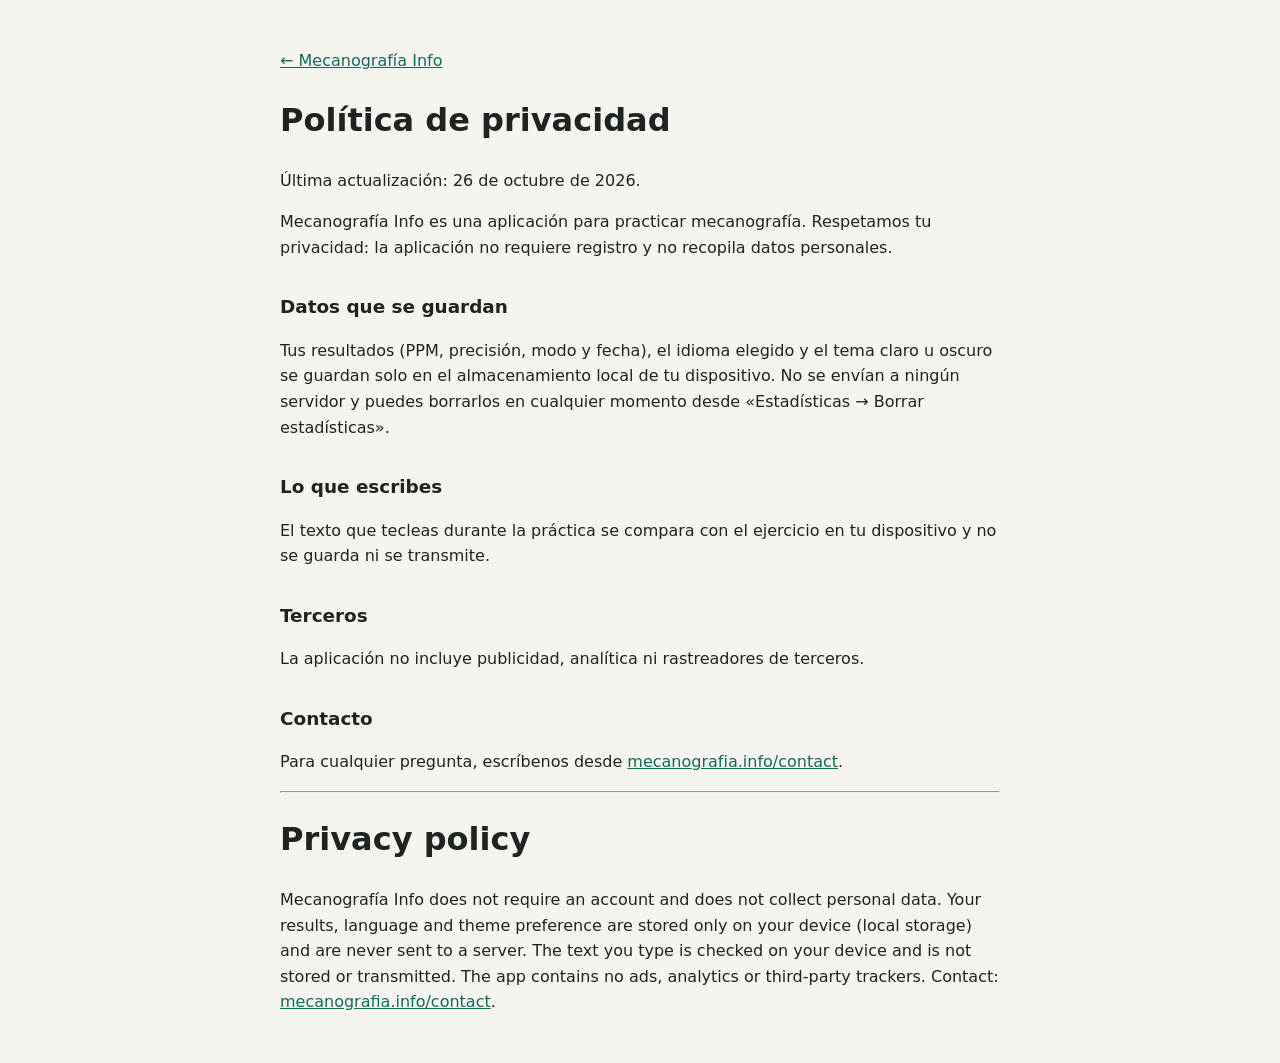
==== privacy.html @ a7975be8 "Add Mecanografía Info PWA for Microsoft Store packaging Offline typing trainer based on mecanografia" ====
<!doctype html>
<html lang="es">
<head>
  <meta charset="utf-8">
  <meta name="viewport" content="width=device-width, initial-scale=1">
  <title>Mecanografía Info · Privacidad</title>
  <link rel="icon" href="icons/favicon.svg" type="image/svg+xml">
  <style>
    body { margin: 0; font: 16px/1.6 "Segoe UI", system-ui, sans-serif; background: #f6f4ee; color: #1d2422; }
    @media (prefers-color-scheme: dark) { body { background: #0d1714; color: #e8efec; } a { color: #3fbfa5; } }
    main { max-width: 720px; margin: 0 auto; padding: 32px 16px; }
    a { color: #0f6b5c; }
    h2 { margin-top: 2rem; font-size: 1.15rem; }
  </style>
</head>
<body>
  <main>
    <p><a href="./">← Mecanografía Info</a></p>
    <h1>Política de privacidad</h1>
    <p>Última actualización: 26 de octubre de 2026.</p>
    <p>Mecanografía Info es una aplicación para practicar mecanografía. Respetamos tu privacidad: la aplicación no requiere registro y no recopila datos personales.</p>
    <h2>Datos que se guardan</h2>
    <p>Tus resultados (PPM, precisión, modo y fecha), el idioma elegido y el tema claro u oscuro se guardan solo en el almacenamiento local de tu dispositivo. No se envían a ningún servidor y puedes borrarlos en cualquier momento desde «Estadísticas → Borrar estadísticas».</p>
    <h2>Lo que escribes</h2>
    <p>El texto que tecleas durante la práctica se compara con el ejercicio en tu dispositivo y no se guarda ni se transmite.</p>
    <h2>Terceros</h2>
    <p>La aplicación no incluye publicidad, analítica ni rastreadores de terceros.</p>
    <h2>Contacto</h2>
    <p>Para cualquier pregunta, escríbenos desde <a href="https://mecanografia.info/contact/">mecanografia.info/contact</a>.</p>

    <hr>
    <h1 lang="en">Privacy policy</h1>
    <p lang="en">Mecanografía Info does not require an account and does not collect personal data. Your results, language and theme preference are stored only on your device (local storage) and are never sent to a server. The text you type is checked on your device and is not stored or transmitted. The app contains no ads, analytics or third-party trackers. Contact: <a href="https://mecanografia.info/contact/">mecanografia.info/contact</a>.</p>
  </main>
</body>
</html>
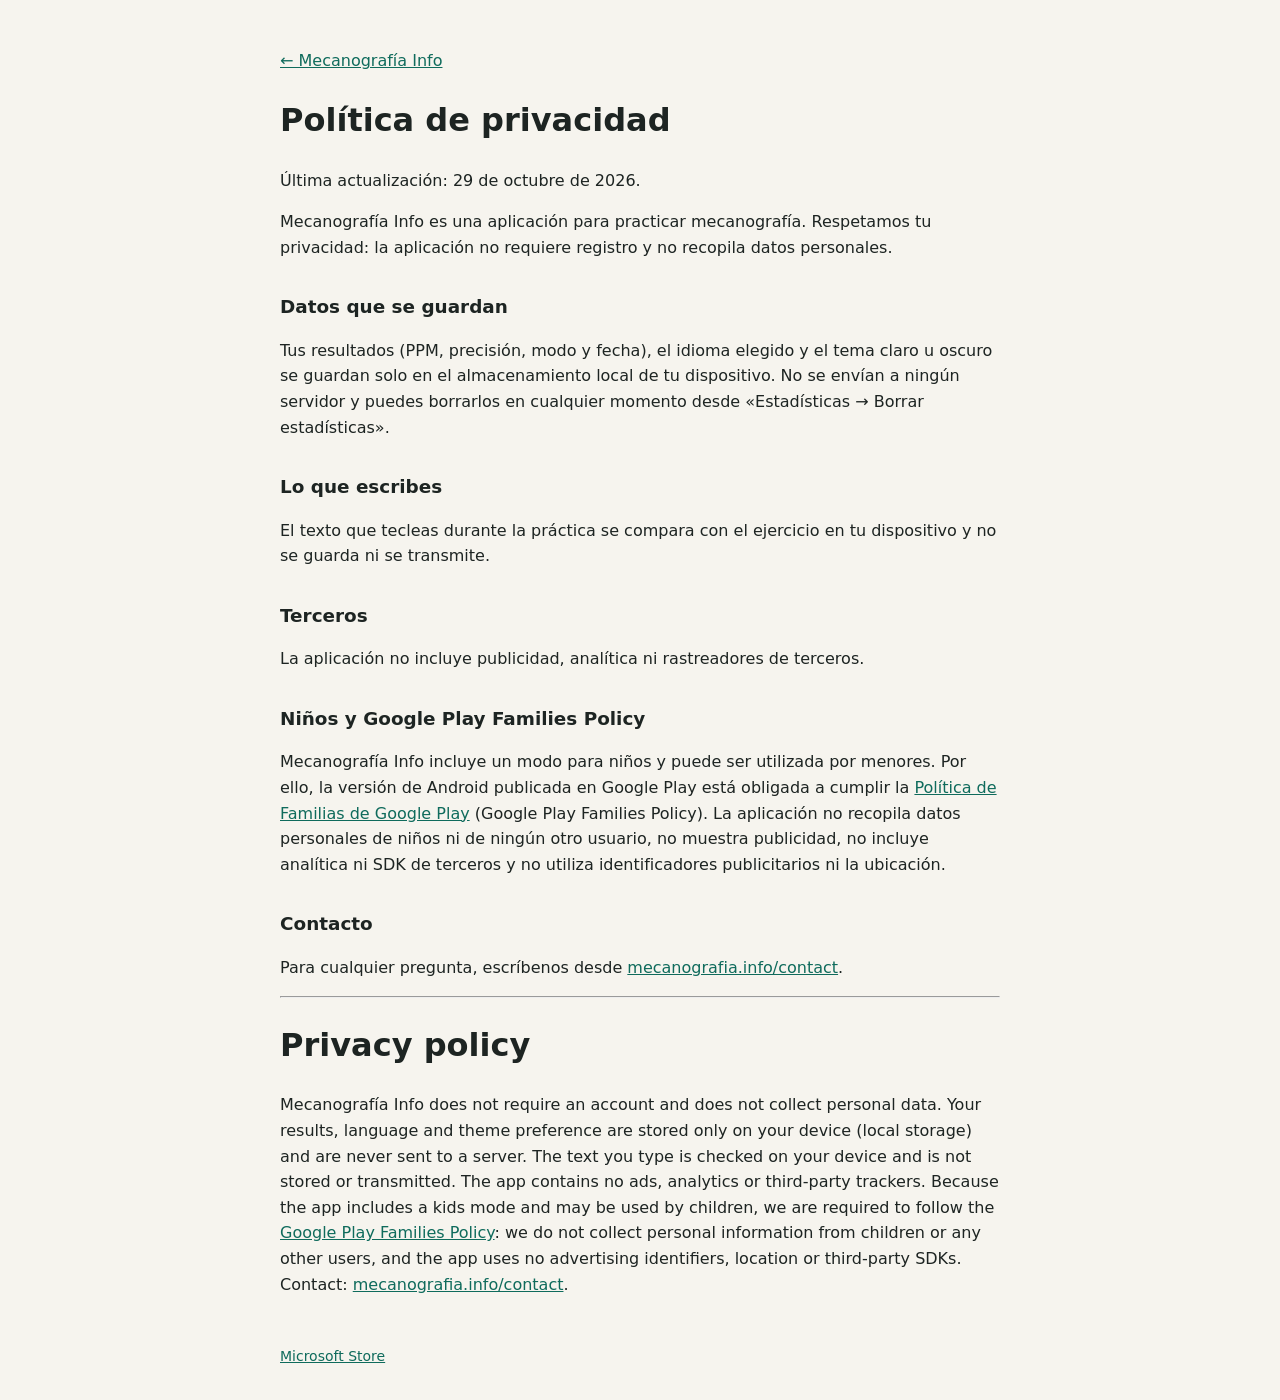
==== commit 5ead7e44: "Add Google Play Families Policy section to the privacy policy Co-Authored-By: Claude Opus 5.5 <norep" ====
--- a/privacy.html
+++ b/privacy.html
@@ -4,7 +4,7 @@
   <meta charset="utf-8">
   <meta name="viewport" content="width=device-width, initial-scale=1">
   <title>Mecanografía Info · Privacidad</title>
-  <link rel="icon" href="icons/favicon.svg" type="image/svg+xml">
+  <link rel="icon" href="icons/favicon.ico" sizes="any">
   <style>
     body { margin: 0; font: 16px/1.6 "Segoe UI", system-ui, sans-serif; background: #f6f4ee; color: #1d2422; }
     @media (prefers-color-scheme: dark) { body { background: #0d1714; color: #e8efec; } a { color: #3fbfa5; } }
@@ -17,7 +17,7 @@
   <main>
     <p><a href="./">← Mecanografía Info</a></p>
     <h1>Política de privacidad</h1>
-    <p>Última actualización: 26 de octubre de 2026.</p>
+    <p>Última actualización: 29 de octubre de 2026.</p>
     <p>Mecanografía Info es una aplicación para practicar mecanografía. Respetamos tu privacidad: la aplicación no requiere registro y no recopila datos personales.</p>
     <h2>Datos que se guardan</h2>
     <p>Tus resultados (PPM, precisión, modo y fecha), el idioma elegido y el tema claro u oscuro se guardan solo en el almacenamiento local de tu dispositivo. No se envían a ningún servidor y puedes borrarlos en cualquier momento desde «Estadísticas → Borrar estadísticas».</p>
@@ -25,12 +25,17 @@
     <p>El texto que tecleas durante la práctica se compara con el ejercicio en tu dispositivo y no se guarda ni se transmite.</p>
     <h2>Terceros</h2>
     <p>La aplicación no incluye publicidad, analítica ni rastreadores de terceros.</p>
+    <h2>Niños y Google Play Families Policy</h2>
+    <p>Mecanografía Info incluye un modo para niños y puede ser utilizada por menores. Por ello, la versión de Android publicada en Google Play está obligada a cumplir la <a href="https://support.google.com/googleplay/android-developer/answer/9893335" target="_blank" rel="noopener noreferrer">Política de Familias de Google Play</a> (Google Play Families Policy). La aplicación no recopila datos personales de niños ni de ningún otro usuario, no muestra publicidad, no incluye analítica ni SDK de terceros y no utiliza identificadores publicitarios ni la ubicación.</p>
     <h2>Contacto</h2>
     <p>Para cualquier pregunta, escríbenos desde <a href="https://mecanografia.info/contact/">mecanografia.info/contact</a>.</p>
 
     <hr>
     <h1 lang="en">Privacy policy</h1>
-    <p lang="en">Mecanografía Info does not require an account and does not collect personal data. Your results, language and theme preference are stored only on your device (local storage) and are never sent to a server. The text you type is checked on your device and is not stored or transmitted. The app contains no ads, analytics or third-party trackers. Contact: <a href="https://mecanografia.info/contact/">mecanografia.info/contact</a>.</p>
+    <p lang="en">Mecanografía Info does not require an account and does not collect personal data. Your results, language and theme preference are stored only on your device (local storage) and are never sent to a server. The text you type is checked on your device and is not stored or transmitted. The app contains no ads, analytics or third-party trackers. Because the app includes a kids mode and may be used by children, we are required to follow the <a href="https://support.google.com/googleplay/android-developer/answer/9893335" target="_blank" rel="noopener noreferrer">Google Play Families Policy</a>: we do not collect personal information from children or any other users, and the app uses no advertising identifiers, location or third-party SDKs. Contact: <a href="https://mecanografia.info/contact/">mecanografia.info/contact</a>.</p>
   </main>
+  <footer style="max-width:720px;margin:0 auto;padding:0 16px 32px;font-size:0.875rem">
+    <a href="https://apps.microsoft.com/detail/9mtgzl7g21vp" target="_blank" rel="noopener noreferrer">Microsoft Store</a>
+  </footer>
 </body>
 </html>
